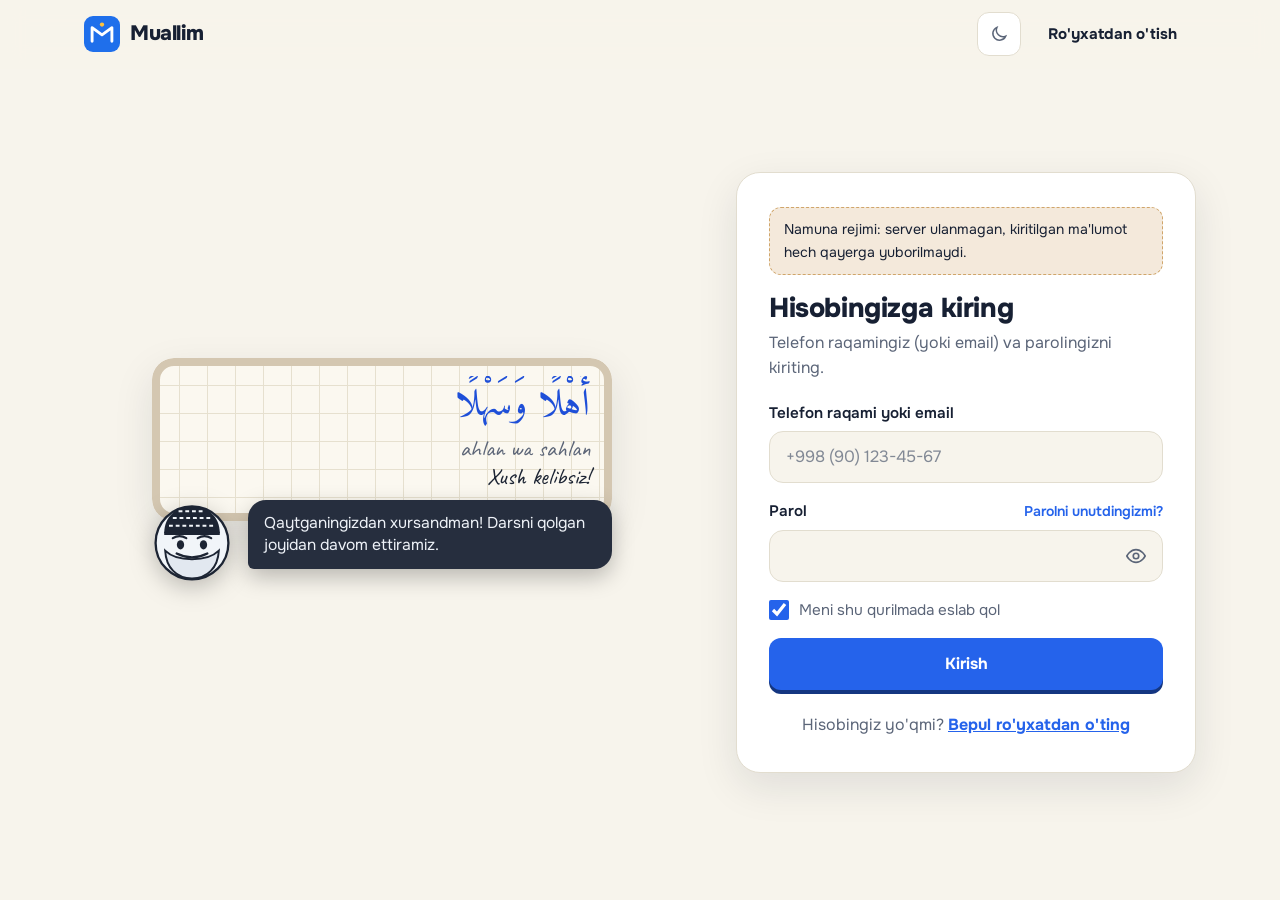
==== login.html @ 047304b8 "Login'dan oldingi qismni to'liq ishlab chiqish: kirish, ro'yxat, tiklash - login.html: telefon (+998" ====
<!doctype html>
<html lang="uz">
<head>
  <meta charset="utf-8">
  <meta name="viewport" content="width=device-width, initial-scale=1, viewport-fit=cover">
  <title>Kirish — Muallim</title>
  <meta name="description" content="Muallim hisobingizga kiring va arab tili darslarini davom ettiring.">
  <meta name="theme-color" content="#0b1324">
  <meta name="robots" content="noindex">
  <link rel="icon" href="assets/img/logo.svg" type="image/svg+xml">
  <link rel="apple-touch-icon" href="assets/img/apple-touch-icon.png">
  <link rel="manifest" href="site.webmanifest">
  <link rel="preconnect" href="https://fonts.googleapis.com">
  <link rel="preconnect" href="https://fonts.gstatic.com" crossorigin>
  <link rel="stylesheet" href="https://fonts.googleapis.com/css2?family=Amiri:wght@400;700&family=Caveat:wght@500;700&family=Onest:wght@400;500;600;700;800&display=swap">
  <link rel="stylesheet" href="assets/css/style.css">
  <script>
    document.documentElement.classList.add('js');
    try { var t = localStorage.getItem('muallim-theme'); if (t === 'light' || t === 'dark') document.documentElement.setAttribute('data-theme', t); } catch (e) {}
  </script>
  <script src="assets/js/main.js" defer></script>
  <script src="assets/js/auth.js" defer></script>
</head>
<body class="auth-page">
  <a class="skip-link" href="#main">Asosiy mazmunga o'tish</a>

  <header class="site-header">
    <div class="container header-inner">
      <a class="brand" href="index.html" aria-label="Muallim — bosh sahifa">
        <img src="assets/img/logo.svg" alt="" width="36" height="36">
        <span>Muallim</span>
      </a>
      <div class="nav-actions">
        <button class="theme-toggle" type="button" aria-label="Yorug' yoki tungi rejim">
          <svg class="icon-sun" viewBox="0 0 24 24" aria-hidden="true"><circle cx="12" cy="12" r="4.5"/><path d="M12 2v2.5M12 19.5V22M2 12h2.5M19.5 12H22M4.9 4.9l1.8 1.8M17.3 17.3l1.8 1.8M4.9 19.1l1.8-1.8M17.3 6.7l1.8-1.8"/></svg>
          <svg class="icon-moon" viewBox="0 0 24 24" aria-hidden="true"><path d="M20 14.5A8 8 0 0 1 9.5 4a8 8 0 1 0 10.5 10.5Z"/></svg>
        </button>
        <a class="btn btn-ghost" href="register.html">Ro'yxatdan o'tish</a>
      </div>
    </div>
  </header>

  <main class="auth-main container" id="main">
    <aside class="auth-side" aria-hidden="true">
      <div class="board board-mini">
        <p class="board-ar" lang="ar" dir="rtl">أَهْلًا وَسَهْلًا</p>
        <p class="board-tl">ahlan wa sahlan</p>
        <p class="board-uz">Xush kelibsiz!</p>
      </div>
      <div class="ustoz-row">
        <svg class="ustoz" viewBox="0 0 96 96"><g class="ustoz-head">
          <circle cx="48" cy="50" r="38" fill="#f1f5f9" stroke="#1c2433" stroke-width="2.4"/>
          <path d="M19 40c0-18 13-28 29-28s29 10 29 28z" fill="#1c2433"/>
          <path d="M24 32h48M28 24h40M34 17h28" stroke="#f1f5f9" stroke-width="2" stroke-dasharray="4 3"/>
          <path d="M19 40h58" stroke="#1c2433" stroke-width="3.5"/>
          <g class="ustoz-eyes"><ellipse cx="36" cy="52" rx="3.8" ry="4.8" fill="#1c2433"/><ellipse cx="60" cy="52" rx="3.8" ry="4.8" fill="#1c2433"/></g>
          <path d="M28 45q7-4 14 0M54 45q7-4 14 0" stroke="#1c2433" stroke-width="2.4" fill="none" stroke-linecap="round"/>
          <path d="M20 58c1 18 12 29 28 29s27-11 28-29c-6 6-16 9-28 9s-22-3-28-9z" fill="#e2e8f0" stroke="#1c2433" stroke-width="2"/>
          <path d="M32 61q16 8 32 0" stroke="#1c2433" stroke-width="2.4" fill="none" stroke-linecap="round"/>
        </g></svg>
        <p class="bubble" id="auth-bubble" aria-live="polite">Qaytganingizdan xursandman! Darsni qolgan joyidan davom ettiramiz.</p>
      </div>
    </aside>

    <section class="auth-card" aria-labelledby="login-title">
      <p class="demo-banner" hidden>Namuna rejimi: server ulanmagan, kiritilgan ma'lumot hech qayerga yuborilmaydi.</p>
      <h1 id="login-title">Hisobingizga kiring</h1>
      <p class="auth-lead">Telefon raqamingiz (yoki email) va parolingizni kiriting.</p>

      <form id="login-form" novalidate>
        <div class="field">
          <label for="login-id">Telefon raqami yoki email</label>
          <input id="login-id" name="login" type="text" data-login autocomplete="username" inputmode="tel"
                 placeholder="+998 (90) 123-45-67" aria-describedby="login-id-err" required>
          <p class="field-error" id="login-id-err"></p>
        </div>

        <div class="field">
          <div class="label-row">
            <label for="login-pw">Parol</label>
            <a class="small-link" href="parol-tiklash.html">Parolni unutdingizmi?</a>
          </div>
          <div class="pw-wrap">
            <input id="login-pw" name="password" type="password" autocomplete="current-password" aria-describedby="login-pw-err" required>
            <button class="pw-toggle" type="button" aria-pressed="false" aria-label="Parolni ko'rsatish">
              <svg class="eye-on" viewBox="0 0 24 24" aria-hidden="true"><path d="M2 12s3.6-7 10-7 10 7 10 7-3.6 7-10 7S2 12 2 12z"/><circle cx="12" cy="12" r="3"/></svg>
              <svg class="eye-off" viewBox="0 0 24 24" aria-hidden="true"><path d="M3 3l18 18M10.6 5.1A10 10 0 0 1 12 5c6.4 0 10 7 10 7a17 17 0 0 1-3.2 4.1M6.5 6.6C3.7 8.4 2 12 2 12s3.6 7 10 7a9.6 9.6 0 0 0 4.6-1.2M9.9 9.9a3 3 0 0 0 4.2 4.2"/></svg>
            </button>
          </div>
          <p class="field-error" id="login-pw-err"></p>
        </div>

        <label class="check">
          <input id="login-remember" type="checkbox" checked>
          <span>Meni shu qurilmada eslab qol</span>
        </label>

        <p class="form-msg" role="alert"></p>
        <button class="btn btn-primary btn-lg btn-block" type="submit">Kirish</button>
      </form>

      <p class="auth-switch">Hisobingiz yo'qmi? <a href="register.html">Bepul ro'yxatdan o'ting</a></p>
    </section>
  </main>
</body>
</html>
---- assets/css/style.css ----
/* ==========================================================
   Muallim — kirish (landing) sahifasi
   Ilovaning o'zi kabi qorong'i ko'k asos; doska — qog'oz rangida,
   arabcha yozuv — bo'r ko'kida, urg'u — tilla rang (doppi naqshi).
   ========================================================== */

:root {
  --bg: #0b1324;
  --bg-2: #0f1b31;
  --surface: #13213a;
  --surface-2: #182a48;
  --line: #22324f;
  --text: #e6ecf7;
  --muted: #9aa8bf;
  --primary: #3b82f6;
  --primary-hover: #60a5fa;
  --primary-soft: #172c52;
  --gold: #f2b84b;
  --paper: #fbf8f0;
  --paper-grid: #e6e0cf;
  --chalk: #1e4fd8;
  --ink: #1c2433;
  --ink-soft: #5c6577;
  --bubble: #262e3e;
  --bubble-text: #eef2f8;
  --shadow: 0 14px 40px rgba(0, 0, 0, .35);
  --radius: 18px;
  --radius-sm: 12px;
  --header-h: 68px;
  --font: "Onest", system-ui, -apple-system, "Segoe UI", Roboto, sans-serif;
  --font-ar: "Amiri", "Noto Naskh Arabic", "Geeza Pro", "Traditional Arabic", serif;
  --font-hand: "Caveat", "Segoe Print", "Comic Sans MS", cursive;
  color-scheme: dark;
}

@media (prefers-color-scheme: light) {
  :root:not([data-theme="dark"]) {
    --bg: #f7f4ec;
    --bg-2: #efe9db;
    --surface: #ffffff;
    --surface-2: #f6f3ea;
    --line: #e2ddcf;
    --text: #172033;
    --muted: #5b6578;
    --primary: #2563eb;
    --primary-hover: #1d4ed8;
    --primary-soft: #e6edff;
    --gold: #b7791f;
    --shadow: 0 14px 40px rgba(23, 32, 51, .10);
    color-scheme: light;
  }
}
:root[data-theme="light"] {
  --bg: #f7f4ec;
  --bg-2: #efe9db;
  --surface: #ffffff;
  --surface-2: #f6f3ea;
  --line: #e2ddcf;
  --text: #172033;
  --muted: #5b6578;
  --primary: #2563eb;
  --primary-hover: #1d4ed8;
  --primary-soft: #e6edff;
  --gold: #b7791f;
  --shadow: 0 14px 40px rgba(23, 32, 51, .10);
  color-scheme: light;
}

/* ---------- Asosiy ---------- */
*, *::before, *::after { box-sizing: border-box; }
/* hidden atributi har doim ustun: display beradigan qoidalar uni bekor qilmasin */
[hidden] { display: none !important; }
html { scroll-behavior: smooth; scroll-padding-top: calc(var(--header-h) + 12px); -webkit-text-size-adjust: 100%; }
body {
  margin: 0;
  font-family: var(--font);
  font-size: 1rem;
  line-height: 1.6;
  color: var(--text);
  background: var(--bg);
  -webkit-font-smoothing: antialiased;
}
img, svg { display: block; max-width: 100%; }
h1, h2, h3 { line-height: 1.15; margin: 0 0 .5em; letter-spacing: -.015em; text-wrap: balance; }
p { margin: 0 0 1em; }
a { color: var(--primary); }
ul, ol { margin: 0; padding: 0; list-style: none; }
button { font: inherit; color: inherit; }
:focus-visible { outline: 3px solid var(--primary); outline-offset: 3px; border-radius: 6px; }
[lang="ar"] { font-family: var(--font-ar); }

.container { width: 100%; max-width: 1160px; margin: 0 auto; padding: 0 16px; }
@media (min-width: 640px) { .container { padding: 0 24px; } }
.container.narrow { max-width: 820px; }

.visually-hidden { position: absolute !important; width: 1px; height: 1px; padding: 0; margin: -1px; overflow: hidden; clip: rect(0 0 0 0); white-space: nowrap; border: 0; }
.skip-link { position: absolute; left: 16px; top: -100px; z-index: 100; padding: 10px 16px; background: var(--primary); color: #fff; border-radius: var(--radius-sm); font-weight: 600; text-decoration: none; }
.skip-link:focus { top: 12px; }

/* ---------- Tugmalar ---------- */
.btn {
  display: inline-flex; align-items: center; justify-content: center; gap: 8px;
  min-height: 44px; padding: 0 18px;
  border: 1.5px solid transparent; border-radius: var(--radius-sm);
  font: inherit; font-weight: 700; font-size: .95rem;
  text-decoration: none; white-space: nowrap; cursor: pointer;
  transition: background-color .15s, border-color .15s, color .15s, transform .15s, box-shadow .2s;
}
.btn:active { transform: translateY(1px); }
.btn-lg { min-height: 52px; padding: 0 24px; font-size: 1rem; }
.btn-primary { background: var(--primary); color: #fff; box-shadow: 0 4px 0 color-mix(in srgb, var(--primary) 55%, #000); }
.btn-primary:hover { background: var(--primary-hover); }
.btn-primary:active { box-shadow: 0 2px 0 color-mix(in srgb, var(--primary) 55%, #000); transform: translateY(2px); }
.btn-outline { border-color: var(--line); color: var(--text); background: var(--surface); }
.btn-outline:hover { border-color: var(--primary); color: var(--primary); }
.btn-ghost { color: var(--text); background: transparent; }
.btn-ghost:hover { background: var(--primary-soft); }
.btn-light { background: #fff; color: #0f1d33; }
.btn-light:hover { background: #eaf1ff; }
.btn-on-dark { border-color: rgba(255, 255, 255, .45); color: #fff; background: transparent; }
.btn-on-dark:hover { border-color: #fff; background: rgba(255, 255, 255, .08); }

/* ---------- Header ---------- */
.site-header {
  position: sticky; top: env(safe-area-inset-top, 0px); z-index: 50;
  background: color-mix(in srgb, var(--bg) 86%, transparent);
  backdrop-filter: saturate(160%) blur(12px);
  -webkit-backdrop-filter: saturate(160%) blur(12px);
  border-bottom: 1px solid transparent;
  transition: border-color .2s, box-shadow .2s;
}
.site-header.is-scrolled { border-bottom-color: var(--line); box-shadow: 0 6px 20px rgba(0, 0, 0, .12); }
.header-inner { display: flex; align-items: center; justify-content: space-between; gap: 16px; height: var(--header-h); }
.brand { display: inline-flex; align-items: center; gap: 10px; font-size: 1.3rem; font-weight: 800; color: var(--text); text-decoration: none; letter-spacing: -.02em; }
.site-nav { display: flex; align-items: center; gap: 24px; }
.nav-links { display: flex; gap: 2px; }
.nav-links a { display: block; padding: 8px 12px; border-radius: 8px; color: var(--muted); font-weight: 500; text-decoration: none; transition: color .15s, background-color .15s; }
.nav-links a:hover { color: var(--text); background: var(--surface); }
.nav-actions { display: flex; align-items: center; gap: 8px; }

.theme-toggle {
  display: inline-grid; place-items: center; width: 44px; height: 44px;
  border: 1.5px solid var(--line); border-radius: var(--radius-sm);
  background: var(--surface); color: var(--muted); cursor: pointer;
}
.theme-toggle:hover { color: var(--primary); border-color: var(--primary); }
.theme-toggle svg { width: 20px; height: 20px; fill: none; stroke: currentColor; stroke-width: 1.8; stroke-linecap: round; }
/* Qorong'i rejimda — quyosh (yorug'ga o'tish), yorug' rejimda — oy */
.theme-toggle .icon-moon { display: none; }
:root[data-theme="light"] .theme-toggle .icon-sun { display: none; }
:root[data-theme="light"] .theme-toggle .icon-moon { display: block; }
@media (prefers-color-scheme: light) {
  :root:not([data-theme="dark"]) .theme-toggle .icon-sun { display: none; }
  :root:not([data-theme="dark"]) .theme-toggle .icon-moon { display: block; }
}

.nav-toggle { display: none; width: 44px; height: 44px; border: 1.5px solid var(--line); border-radius: var(--radius-sm); background: var(--surface); cursor: pointer; position: relative; }
.nav-toggle-bar, .nav-toggle-bar::before, .nav-toggle-bar::after {
  position: absolute; left: 50%; width: 20px; height: 2px; margin-left: -10px;
  background: var(--text); border-radius: 2px; transition: transform .2s, opacity .2s;
}
.nav-toggle-bar { top: 50%; margin-top: -1px; }
.nav-toggle-bar::before, .nav-toggle-bar::after { content: ""; left: 0; margin-left: 0; }
.nav-toggle-bar::before { top: -6px; }
.nav-toggle-bar::after { top: 6px; }
.nav-toggle[aria-expanded="true"] .nav-toggle-bar { background: transparent; }
.nav-toggle[aria-expanded="true"] .nav-toggle-bar::before { transform: translateY(6px) rotate(45deg); }
.nav-toggle[aria-expanded="true"] .nav-toggle-bar::after { transform: translateY(-6px) rotate(-45deg); }

@media (max-width: 960px) {
  .nav-toggle { display: inline-block; }
  .site-nav {
    position: fixed; inset: calc(var(--header-h) + env(safe-area-inset-top, 0px)) 0 auto 0;
    flex-direction: column; align-items: stretch; gap: 16px;
    padding: 16px; background: var(--bg); border-bottom: 1px solid var(--line); box-shadow: var(--shadow);
    max-height: calc(100dvh - var(--header-h)); overflow-y: auto;
    visibility: hidden; opacity: 0; transform: translateY(-8px);
    transition: opacity .2s, transform .2s, visibility 0s linear .2s;
  }
  .site-nav.is-open { visibility: visible; opacity: 1; transform: none; transition: opacity .2s, transform .2s; }
  .nav-links { flex-direction: column; }
  .nav-links a { padding: 12px; font-size: 1.05rem; }
  .nav-actions { flex-wrap: wrap; }
  .nav-actions .btn { flex: 1 1 140px; min-height: 48px; }
  .nav-actions .btn-ghost { border-color: var(--line); }
}
html:not(.js) .nav-toggle { display: none; }
@media (max-width: 960px) {
  html:not(.js) .site-nav { position: static; visibility: visible; opacity: 1; transform: none; box-shadow: none; border: 0; padding: 0 0 16px; }
  html:not(.js) .header-inner { flex-wrap: wrap; height: auto; padding-top: 12px; }
}

/* ---------- Hero ---------- */
.hero {
  position: relative; overflow: hidden;
  padding: 40px 0 64px;
  background:
    radial-gradient(700px 380px at 85% 0%, color-mix(in srgb, var(--primary) 22%, transparent), transparent 70%),
    radial-gradient(520px 300px at 0% 100%, color-mix(in srgb, var(--gold) 14%, transparent), transparent 70%);
}
@media (min-width: 960px) { .hero { padding: 72px 0 96px; } }
.hero-inner { position: relative; display: grid; gap: 40px; align-items: center; }
@media (min-width: 960px) { .hero-inner { grid-template-columns: 1fr 1.05fr; gap: 56px; } }

.eyebrow {
  display: inline-block; margin-bottom: 14px; padding: 5px 12px;
  border-radius: 999px; background: var(--primary-soft); color: var(--primary);
  font-size: .82rem; font-weight: 700; letter-spacing: .03em;
}
.hero h1 { font-size: clamp(2.1rem, 1.3rem + 3.4vw, 3.6rem); font-weight: 800; letter-spacing: -.03em; margin-bottom: 18px; }
.hero h1 .hl { position: relative; color: var(--gold); white-space: nowrap; }
.hero h1 .hl::after {
  content: ""; position: absolute; left: 0; right: 0; bottom: -.08em; height: .14em;
  border-radius: 99px; background: currentColor; opacity: .35;
  transform-origin: left; animation: underline 1s .6s cubic-bezier(.2, .8, .2, 1) both;
}
@keyframes underline { from { transform: scaleX(0); } }
.lead { font-size: clamp(1.05rem, 1rem + .3vw, 1.2rem); color: var(--muted); max-width: 34rem; margin-bottom: 26px; }
.hero-actions { display: flex; flex-wrap: wrap; gap: 12px; margin-bottom: 16px; }
@media (max-width: 480px) { .hero-actions .btn { flex: 1 1 100%; } }
.hero-login { color: var(--muted); font-size: .95rem; margin: 0; }
.hero-login a { font-weight: 700; }

/* Kirish animatsiyasi: matn bloklari ketma-ket chiqadi */
.hero-text > * { animation: rise .7s cubic-bezier(.2, .8, .2, 1) both; }
.hero-text > :nth-child(2) { animation-delay: .08s; }
.hero-text > :nth-child(3) { animation-delay: .16s; }
.hero-text > :nth-child(4) { animation-delay: .24s; }
.hero-text > :nth-child(5) { animation-delay: .32s; }
@keyframes rise { from { opacity: 0; transform: translateY(14px); } }

/* Suzuvchi arab harflari (fon) */
.letters { position: absolute; inset: 0; pointer-events: none; }
.letters span {
  position: absolute; left: var(--x); bottom: -60px;
  font-family: var(--font-ar); font-size: 2.4rem; color: var(--text); opacity: 0;
  animation: float var(--s) linear var(--d) infinite;
}
@keyframes float {
  0% { transform: translateY(0) rotate(-8deg); opacity: 0; }
  10% { opacity: .09; }
  90% { opacity: .09; }
  100% { transform: translateY(-720px) rotate(8deg); opacity: 0; }
}

/* Sahna: doska + ustoz */
.hero-stage { position: relative; max-width: 540px; width: 100%; margin: 0 auto; animation: rise .8s .2s cubic-bezier(.2, .8, .2, 1) both; }
.board {
  position: relative;
  padding: 22px 22px 26px;
  border-radius: 22px;
  background-color: var(--paper);
  background-image: linear-gradient(var(--paper-grid) 1px, transparent 1px), linear-gradient(90deg, var(--paper-grid) 1px, transparent 1px);
  background-size: 28px 28px;
  background-position: -1px -1px;
  color: var(--ink);
  box-shadow: var(--shadow), inset 0 0 0 8px color-mix(in srgb, #8b6b3d 35%, var(--paper));
}
.board-label { margin: 0 0 6px; font-family: var(--font-hand); font-size: 1.3rem; font-weight: 700; color: var(--ink-soft); }
.board-row + .board-row { margin-top: 10px; }
.board-ar { margin: 0; font-size: 2.6rem; line-height: 1.55; color: var(--chalk); text-align: right; }
.board-tl, .board-uz { margin: 0; font-family: var(--font-hand); font-size: 1.45rem; line-height: 1.2; text-align: right; }
.board-tl { color: var(--ink-soft); }
.board-uz { color: var(--ink); }

/* Doskaga «yozish»: arabcha o'ngdan chapga, keyin o'qilishi va tarjimasi */
.board-row .board-ar { animation: write-rtl 1.3s steps(14, end) both; }
.board-row .board-tl, .board-row .board-uz { animation: fade-in .6s both; }
.r1 .board-ar { animation-delay: .5s; }
.r1 .board-tl { animation-delay: 1.8s; }
.r1 .board-uz { animation-delay: 2.1s; }
.r2 .board-ar { animation-delay: 2.7s; }
.r2 .board-tl { animation-delay: 4s; }
.r2 .board-uz { animation-delay: 4.3s; }
@keyframes write-rtl { from { clip-path: inset(0 0 0 100%); } to { clip-path: inset(0 0 0 0); } }
@keyframes fade-in { from { opacity: 0; transform: translateY(4px); } }

.chalk-line { width: 60%; height: 16px; margin: 8px 0 0 auto; }
.chalk-line path { fill: none; stroke: var(--chalk); stroke-width: 3; stroke-linecap: round; opacity: .6; stroke-dasharray: 320; stroke-dashoffset: 320; animation: draw 1s 4.8s ease-out forwards; }
@keyframes draw { to { stroke-dashoffset: 0; } }

.hw {
  all: unset; cursor: pointer; border-radius: 6px; padding: 0 2px;
  border-bottom: 2px dotted color-mix(in srgb, var(--chalk) 40%, transparent);
  -webkit-tap-highlight-color: transparent; touch-action: manipulation;
  transition: background-color .15s;
}
.hw:hover, .hw.is-on { background: color-mix(in srgb, var(--chalk) 12%, transparent); }
.hw:focus-visible { outline: 3px solid var(--primary); outline-offset: 2px; }

.ustoz-row { display: flex; align-items: flex-end; gap: 10px; margin: -26px 0 0 -6px; position: relative; }
.ustoz { width: 92px; height: 92px; flex: none; filter: drop-shadow(0 6px 12px rgba(0, 0, 0, .25)); animation: pop .6s 1s cubic-bezier(.3, 1.6, .5, 1) both; }
.ustoz-head { transform-origin: 50% 90%; transform-box: fill-box; animation: nod 5s 2s ease-in-out infinite; }
.ustoz-eyes { transform-origin: 50% 50%; transform-box: fill-box; animation: blink 4.5s 2.5s infinite; }
.ustoz.is-talking .ustoz-mouth { transform-origin: 50% 40%; transform-box: fill-box; animation: talk .26s ease-in-out infinite alternate; }
@keyframes pop { from { transform: scale(.4) translateY(20px); opacity: 0; } }
@keyframes nod { 0%, 100% { transform: rotate(0); } 45% { transform: rotate(-4deg); } 55% { transform: rotate(3deg); } }
@keyframes blink { 0%, 92%, 100% { transform: scaleY(1); } 95% { transform: scaleY(.1); } }
@keyframes talk { from { transform: scaleY(.35); } to { transform: scaleY(1.2); } }

.bubble {
  position: relative; flex: 1; min-width: 0; margin: 0 0 18px;
  padding: 12px 16px; border-radius: 18px 18px 18px 6px;
  background: var(--bubble); color: var(--bubble-text);
  font-size: .98rem; line-height: 1.45;
  box-shadow: 0 8px 22px rgba(0, 0, 0, .25);
  animation: pop .5s 1.3s cubic-bezier(.3, 1.4, .5, 1) both;
  transform-origin: 0 100%;
}
.bubble .ar { font-family: var(--font-ar); font-size: 1.3em; color: #fcd34d; }

/* ---------- Bo'limlar ---------- */
.section { padding: 72px 0; }
@media (min-width: 960px) { .section { padding: 100px 0; } }
.section-alt { background: var(--bg-2); }
.section-head { max-width: 640px; margin: 0 auto 40px; text-align: center; }
.section-head h2 { font-size: clamp(1.7rem, 1.2rem + 1.8vw, 2.5rem); font-weight: 800; }
.section-head p:last-child { color: var(--muted); margin: 0; }

/* Aylantirganda paydo bo'lish — JS bo'lmasa ham hammasi ko'rinadi */
.js .reveal.will-reveal { opacity: 0; transform: translateY(22px); }
.js .reveal.will-reveal.in { opacity: 1; transform: none; transition: opacity .7s cubic-bezier(.2, .8, .2, 1), transform .7s cubic-bezier(.2, .8, .2, 1); transition-delay: var(--delay, 0s); }

/* ---------- Sinab ko'ring: o'qish matni ---------- */
.reader {
  position: relative; max-width: 760px; margin: 0 auto;
  padding: 24px 20px;
  background: #0f1b31; color: #e3eaf6;
  border: 1px solid #22324f; border-radius: 24px;
  box-shadow: var(--shadow);
}
@media (min-width: 640px) { .reader { padding: 30px 32px; } }
.reader-head { display: flex; align-items: center; justify-content: space-between; gap: 12px; margin-bottom: 8px; }
.reader-label { color: #8796b0; font-size: .8rem; font-weight: 700; letter-spacing: .1em; text-transform: uppercase; }
.harakat {
  display: inline-flex; align-items: center; gap: 8px; min-height: 42px; padding: 0 14px;
  border: 1px solid #23415a; border-radius: 12px; background: #11283a; color: #5eead4; font-weight: 600; cursor: pointer;
}
.harakat svg { width: 20px; height: 20px; fill: none; stroke: currentColor; stroke-width: 1.8; }
.harakat[aria-pressed="false"] { color: #8796b0; background: transparent; border-color: #22324f; }
.reader-text { margin: 0; font-family: var(--font-ar); font-size: clamp(1.7rem, 1.4rem + 1.2vw, 2.2rem); line-height: 2.3; }
.nw { white-space: nowrap; }
.w {
  all: unset; cursor: pointer; padding: 0 2px; border-radius: 6px;
  border-bottom: 2px dotted rgba(45, 212, 191, .55);
  -webkit-tap-highlight-color: transparent; touch-action: manipulation;
  transition: background-color .15s;
}
.w:hover { background: rgba(45, 212, 191, .12); }
.w.is-active { background: rgba(45, 212, 191, .24); }
.w:focus-visible { outline: 2px solid #2dd4bf; outline-offset: 2px; }
.reader-tr { margin-top: 18px; padding-top: 16px; border-top: 1px solid #22324f; }
.reader-tr p { margin: 6px 0 0; color: #c7d2e3; }

.pop {
  position: absolute; z-index: 20; width: min(330px, calc(100% - 24px));
  padding: 14px 16px 16px; border-radius: 16px;
  background: #f8fafc; color: #0f172a; box-shadow: 0 16px 40px rgba(0, 0, 0, .45);
  line-height: 1.45; animation: pop-in .18s ease-out;
}
@keyframes pop-in { from { opacity: 0; transform: translateY(-4px) scale(.98); } }
.pop-head { display: flex; align-items: center; gap: 12px; }
.pop-play { flex: none; width: 44px; height: 44px; display: grid; place-items: center; border: 0; border-radius: 50%; background: #0f766e; color: #fff; cursor: pointer; }
.pop-play svg { width: 20px; height: 20px; fill: currentColor; }
.pop-play.is-playing { animation: ring 1s ease-in-out infinite; }
@keyframes ring { 50% { box-shadow: 0 0 0 8px rgba(15, 118, 110, .18); } }
.pop-word { flex: 1; text-align: right; font-family: var(--font-ar); font-size: 1.7rem; font-weight: 700; }
.pop-close { flex: none; width: 36px; height: 36px; border: 0; border-radius: 50%; background: #e2e8f0; color: #334155; font-size: 1.2rem; cursor: pointer; }
.pop-tl { margin: 6px 0 0; color: #0f766e; font-weight: 600; }
.pop-tl::before { content: "Talaffuzi: "; color: #64748b; font-weight: 400; }
.pop-uz { margin: 2px 0 0; font-size: 1.15rem; font-weight: 700; }
.pop-note { margin: 10px 0 0; padding-top: 10px; border-top: 1px solid #e2e8f0; color: #334155; font-size: .93rem; }
.pop-note .ar { font-family: var(--font-ar); font-size: 1.2em; }

/* ---------- Imkoniyatlar ---------- */
.feature-grid { display: grid; gap: 18px; }
@media (min-width: 640px) { .feature-grid { grid-template-columns: repeat(2, 1fr); } }
@media (min-width: 960px) { .feature-grid { grid-template-columns: repeat(3, 1fr); } }
.feature {
  padding: 26px; background: var(--surface); border: 1px solid var(--line); border-radius: var(--radius);
  transition: transform .25s, box-shadow .25s, border-color .25s;
}
.feature:hover { transform: translateY(-4px); box-shadow: var(--shadow); border-color: color-mix(in srgb, var(--primary) 40%, var(--line)); }
.feature h3 { font-size: 1.15rem; margin-top: 16px; }
.feature p { color: var(--muted); margin: 0; }
.feature-icon {
  display: inline-grid; place-items: center; width: 50px; height: 50px; border-radius: 14px;
  background: var(--primary-soft); color: var(--primary);
  transition: transform .3s cubic-bezier(.3, 1.6, .5, 1);
}
.feature:hover .feature-icon { transform: rotate(-8deg) scale(1.08); }
.feature-icon svg { width: 25px; height: 25px; fill: none; stroke: currentColor; stroke-width: 1.8; stroke-linecap: round; stroke-linejoin: round; }

/* ---------- Qanday o'rganamiz ---------- */
.path { position: relative; display: grid; gap: 18px; max-width: 760px; margin: 0 auto; }
.path::before {
  content: ""; position: absolute; left: 23px; top: 24px; bottom: 24px; width: 2px;
  background: linear-gradient(var(--primary), var(--gold));
  transform-origin: top; transform: scaleY(var(--line-progress, 1));
}
.path-step {
  position: relative; display: grid; grid-template-columns: 48px minmax(0, 1fr); gap: 16px; align-items: start;
  padding: 20px; background: var(--surface); border: 1px solid var(--line); border-radius: var(--radius);
}
.path-num {
  position: relative; z-index: 1; display: grid; place-items: center; width: 48px; height: 48px; margin-left: -20px;
  border-radius: 50%; background: var(--primary); color: #fff; font-weight: 800; font-size: 1.15rem;
  box-shadow: 0 0 0 6px var(--bg-2);
}
.path-step h3 { font-size: 1.15rem; margin-bottom: 4px; }
.path-step p { color: var(--muted); margin: 0; }
.path-step .path-ar { margin-top: 10px; font-size: 1.8rem; color: var(--primary); line-height: 1.5; text-align: start; }
.path-step .path-tl, .path-step .path-uz, .path-step .path-q { margin-top: 10px; font-family: var(--font-hand); font-size: 1.45rem; color: var(--gold); }
.path-step .path-q [lang="ar"] { font-size: .9em; }
@media (min-width: 640px) { .path-num { margin-left: -21px; } }

/* ---------- Kimlar uchun ---------- */
.audience-grid { display: grid; gap: 18px; }
@media (min-width: 760px) { .audience-grid { grid-template-columns: repeat(3, 1fr); } }
.audience {
  padding: 26px; border-radius: var(--radius); border: 1px solid var(--line);
  background: linear-gradient(160deg, var(--primary-soft), var(--surface) 70%);
}
.audience h3 { font-size: 1.2rem; }
.audience p { color: var(--muted); margin: 0; }

/* ---------- Savollar ---------- */
.faq { display: grid; gap: 12px; }
.faq details { background: var(--surface); border: 1px solid var(--line); border-radius: var(--radius-sm); transition: border-color .15s; }
.faq details[open] { border-color: color-mix(in srgb, var(--primary) 45%, var(--line)); }
.faq summary { display: flex; justify-content: space-between; align-items: center; gap: 16px; padding: 18px 20px; font-weight: 600; cursor: pointer; list-style: none; }
.faq summary::-webkit-details-marker { display: none; }
.faq summary::after { content: "+"; flex: none; font-size: 1.4rem; line-height: 1; color: var(--primary); transition: transform .2s; }
.faq details[open] summary::after { transform: rotate(45deg); }
.faq details p { padding: 0 20px 18px; margin: 0; color: var(--muted); }
.faq details[open] p { animation: fade-in .3s ease-out; }

/* ---------- CTA ---------- */
.cta { padding: 0 0 72px; background: var(--bg-2); }
.cta-inner {
  display: flex; flex-wrap: wrap; align-items: center; gap: 20px 28px;
  padding: 32px 24px; border-radius: 24px;
  background: linear-gradient(135deg, #1e4fd8, #0f2a6b); color: #fff;
  width: calc(100% - 32px);
}
@media (min-width: 640px) { .cta-inner { padding: 44px 48px; width: calc(100% - 48px); } }
.cta-ustoz { width: 84px; height: 84px; flex: none; animation: nod 5s ease-in-out infinite; }
.cta-text { flex: 1 1 260px; min-width: 0; }
.cta h2 { font-size: clamp(1.5rem, 1.2rem + 1.2vw, 2.2rem); margin-bottom: 6px; }
.cta-ar { margin: 0; color: #fcd34d; font-family: var(--font-hand); font-size: 1.4rem; }
.cta-ar [lang="ar"] { font-size: 1.15em; }
.cta-actions { display: flex; flex-wrap: wrap; gap: 12px; }
@media (max-width: 480px) { .cta-actions, .cta-actions .btn { flex: 1 1 100%; } }

/* ---------- Footer ---------- */
.site-footer { background: #08101d; color: #c4cfdf; padding-top: 56px; }
.site-footer .brand { color: #fff; }
.footer-inner { display: grid; gap: 32px; grid-template-columns: repeat(auto-fit, minmax(180px, 1fr)); padding-bottom: 40px; }
.footer-brand p, .footer-help { margin: 12px 0 0; font-size: .93rem; }
.footer-help { margin-top: 0; }
.footer-title { font-size: .85rem; text-transform: uppercase; letter-spacing: .08em; color: #fff; margin-bottom: 14px; }
.footer-nav ul { display: grid; gap: 8px; }
.footer-nav a { color: #c4cfdf; text-decoration: none; font-size: .95rem; }
.footer-nav a:hover { color: #fff; text-decoration: underline; }
.footer-bottom { border-top: 1px solid rgba(255, 255, 255, .1); padding-top: 20px; padding-bottom: 24px; }
.footer-bottom p { margin: 0; font-size: .88rem; color: #8d9bb2; }

/* ---------- Kino-dars namoyishi ---------- */
.kino-inner { display: grid; gap: 36px; align-items: center; }
@media (min-width: 960px) { .kino-inner { grid-template-columns: .9fr 1.1fr; gap: 56px; } }
.kino-text h2 { font-size: clamp(1.7rem, 1.2rem + 1.8vw, 2.5rem); font-weight: 800; }
.kino-text > p { color: var(--muted); }
.ticks { display: grid; gap: 10px; }
.ticks li { display: flex; gap: 10px; align-items: flex-start; }
.ticks li::before {
  content: ""; flex: none; width: 22px; height: 22px; margin-top: 2px; border-radius: 50%;
  background: var(--primary-soft) url("data:image/svg+xml,%3Csvg xmlns='http://www.w3.org/2000/svg' viewBox='0 0 24 24' fill='none' stroke='%233b82f6' stroke-width='3' stroke-linecap='round' stroke-linejoin='round'%3E%3Cpath d='M6 12.5l4 4 8-9'/%3E%3C/svg%3E") center / 13px no-repeat;
}

.kino-screen {
  border-radius: 24px; overflow: hidden;
  background: var(--paper); color: var(--ink);
  box-shadow: var(--shadow), 0 0 0 1px var(--line);
}
.kino-board {
  min-height: 230px; padding: 20px 20px 10px;
  background-image: linear-gradient(var(--paper-grid) 1px, transparent 1px), linear-gradient(90deg, var(--paper-grid) 1px, transparent 1px);
  background-size: 26px 26px; background-position: -1px -1px;
}
.kino-topic { margin: 0; text-align: center; font-family: var(--font-hand); font-size: 1.3rem; color: var(--ink-soft); }
.kino-topic [lang="ar"] { color: var(--chalk); font-size: 1.25em; }
.kino-step { margin: 8px 0 10px; font-family: var(--font-hand); font-size: 1.45rem; font-weight: 700; }
.kino-lines { display: grid; gap: 6px; }
.kino-lines li { display: grid; grid-template-columns: minmax(0, 1fr) auto; gap: 0 12px; align-items: baseline; }
.kl-ar { grid-column: 1 / -1; justify-self: end; font-family: var(--font-ar); font-size: 1.9rem; line-height: 1.5; color: var(--chalk); }
.kl-tl { font-family: var(--font-hand); font-size: 1.2rem; color: var(--ink-soft); min-width: 0; }
.kl-uz { font-family: var(--font-hand); font-size: 1.25rem; text-align: end; }
.kino-screen.is-anim .kino-step { animation: fade-in .4s both; }
.kino-screen.is-anim .kino-lines li { animation: fade-in .5s both; animation-delay: calc(.25s + var(--k) * .45s); }
.kino-screen.is-anim .kl-ar { animation: write-rtl .9s steps(12, end) both; animation-delay: calc(.25s + var(--k) * .45s); }

.kino-tutor { display: flex; align-items: flex-end; gap: 10px; padding: 0 14px 12px; }
.ustoz.ustoz-sm { width: 64px; height: 64px; animation: none; }
.kino-sub {
  flex: 1; min-width: 0; margin: 0; padding: 10px 14px; border-radius: 16px 16px 16px 6px;
  background: var(--bubble); color: var(--bubble-text); font-size: .95rem; line-height: 1.5;
}
.kino-sub [lang="ar"] { font-family: var(--font-ar); font-size: 1.25em; color: #fcd34d; }
.kino-screen.is-anim .kino-sub { animation: fade-in .45s .15s both; }

.kino-bar { display: flex; align-items: center; gap: 12px; padding: 12px 14px; background: #fff; border-top: 1px solid #ebe6d8; }
.kino-play {
  flex: none; width: 48px; height: 48px; display: grid; place-items: center;
  border: 0; border-radius: 14px; background: #2563eb; color: #fff; cursor: pointer;
  box-shadow: 0 3px 0 #1e40af;
}
.kino-play svg { width: 22px; height: 22px; fill: currentColor; }
.kino-play .i-pause { display: none; }
.kino-play[aria-pressed="true"] .i-play { display: none; }
.kino-play[aria-pressed="true"] .i-pause { display: block; }
.kino-segs { flex: 1; display: flex; gap: 6px; min-width: 0; }
.kino-seg { flex: 1; height: 8px; padding: 0; border: 0; border-radius: 99px; background: #e3e6ee; cursor: pointer; position: relative; overflow: hidden; }
.kino-seg > i { position: absolute; inset: 0 auto 0 0; width: 0; background: #2563eb; border-radius: inherit; }
.kino-seg.done > i { width: 100%; }
.kino-screen.is-anim .kino-seg.now > i { animation: seg 6.5s linear forwards; }
@keyframes seg { to { width: 100%; } }
.kino-count { flex: none; color: #5c6577; font-size: .9rem; font-variant-numeric: tabular-nums; }

/* ==========================================================
   Kirish / ro'yxatdan o'tish / parolni tiklash
   ========================================================== */
.auth-page { min-height: 100vh; display: flex; flex-direction: column; }
.auth-page .site-header { position: static; }
.auth-main {
  flex: 1;
  display: grid; gap: 28px; align-content: start;
  padding-block: 24px 48px;
}
@media (min-width: 900px) {
  .auth-main { grid-template-columns: 1fr minmax(0, 460px); gap: 56px; align-items: center; align-content: center; padding-block: 40px 64px; }
}
.auth-side { display: grid; gap: 0; max-width: 460px; width: 100%; margin: 0 auto; }
.board-mini { padding: 18px 22px 30px; text-align: right; }
.board-mini .board-ar { font-size: 2.4rem; animation: write-rtl 1.2s .3s steps(12, end) both; }
.board-mini .board-tl { animation: fade-in .5s 1.4s both; }
.board-mini .board-uz { animation: fade-in .5s 1.7s both; }
@media (max-width: 899px) {
  /* Telefonda doska kichrayadi — forma birinchi ekranda ko'rinsin */
  .board-mini { padding: 12px 18px 26px; }
  .board-mini .board-ar { font-size: 1.8rem; }
  .board-mini .board-tl, .board-mini .board-uz { font-size: 1.15rem; }
  .auth-side .ustoz { width: 72px; height: 72px; }
}
.bubble.is-new { animation: pop .45s cubic-bezier(.3, 1.4, .5, 1) both; }

.auth-card {
  position: relative; overflow: hidden;
  width: 100%; max-width: 460px; margin: 0 auto;
  padding: 28px 22px;
  background: var(--surface); border: 1px solid var(--line); border-radius: 24px;
  box-shadow: var(--shadow);
  animation: rise .6s .1s cubic-bezier(.2, .8, .2, 1) both;
}
@media (min-width: 480px) { .auth-card { padding: 34px 32px; } }
.auth-card h1 { font-size: 1.7rem; font-weight: 800; margin-bottom: 6px; }
.auth-lead { color: var(--muted); margin-bottom: 20px; }
.auth-switch { margin: 22px 0 0; text-align: center; color: var(--muted); }
.auth-switch a { font-weight: 700; }
.demo-banner {
  margin: 0 0 18px; padding: 10px 14px; border-radius: 12px;
  background: color-mix(in srgb, var(--gold) 16%, transparent); color: var(--text);
  border: 1px dashed color-mix(in srgb, var(--gold) 60%, transparent);
  font-size: .88rem;
}
.demo-banner b { font-variant-numeric: tabular-nums; letter-spacing: .08em; }

form[data-step], .done[data-step] { display: grid; gap: 16px; }
form#login-form { display: grid; gap: 16px; }
[data-step].is-entering { animation: step-in .35s cubic-bezier(.2, .8, .2, 1) both; }
@keyframes step-in { from { opacity: 0; transform: translateX(18px); } }

.field { display: grid; gap: 6px; }
.field label, .label-row label, .choice legend { font-weight: 600; font-size: .95rem; }
.label-row { display: flex; justify-content: space-between; align-items: baseline; gap: 12px; }
.small-link { font-size: .88rem; font-weight: 600; text-decoration: none; }
.small-link:hover { text-decoration: underline; }
.field input[type="text"], .field input[type="tel"], .field input[type="password"], .field input[type="email"] {
  width: 100%; min-height: 52px; padding: 0 16px;
  border: 1.5px solid var(--line); border-radius: 14px;
  background: var(--bg); color: var(--text);
  font: inherit; font-size: 1.02rem;
  transition: border-color .15s, box-shadow .15s;
}
.field input::placeholder { color: color-mix(in srgb, var(--muted) 75%, transparent); }
.field input:focus { outline: none; border-color: var(--primary); box-shadow: 0 0 0 4px color-mix(in srgb, var(--primary) 22%, transparent); }
.field.has-error input:not([type="checkbox"]) { border-color: #ef4444; }
.field.has-error input:focus { box-shadow: 0 0 0 4px rgba(239, 68, 68, .2); }
.field.has-error { animation: shake .35s; }
@keyframes shake { 25% { transform: translateX(-5px); } 75% { transform: translateX(5px); } }
.field-error { margin: 0; color: #f87171; font-size: .88rem; }
.field-error:empty { display: none; }
:root[data-theme="light"] .field-error { color: #dc2626; }
@media (prefers-color-scheme: light) { :root:not([data-theme="dark"]) .field-error { color: #dc2626; } }
.field-hint { margin: 0; color: var(--muted); font-size: .86rem; }

.pw-wrap { position: relative; }
.pw-wrap input { padding-right: 52px !important; }
.pw-toggle {
  position: absolute; top: 50%; right: 6px; transform: translateY(-50%);
  width: 42px; height: 42px; display: grid; place-items: center;
  border: 0; border-radius: 10px; background: transparent; color: var(--muted); cursor: pointer;
}
.pw-toggle:hover { color: var(--text); }
.pw-toggle svg { width: 22px; height: 22px; fill: none; stroke: currentColor; stroke-width: 1.8; stroke-linecap: round; stroke-linejoin: round; }
.pw-toggle .eye-off { display: none; }
.pw-toggle[aria-pressed="true"] .eye-on { display: none; }
.pw-toggle[aria-pressed="true"] .eye-off { display: block; }

.meter { display: grid; grid-template-columns: repeat(4, 1fr); gap: 6px; align-items: center; }
.meter > span { height: 5px; border-radius: 99px; background: var(--line); transition: background-color .25s; }
.meter-label { grid-column: 1 / -1; margin: 2px 0 0; color: var(--muted); font-size: .84rem; }
.meter[data-level="0"] > span:nth-child(-n+1),
.meter[data-level="1"] > span:nth-child(-n+1) { background: #ef4444; }
.meter[data-level="2"] > span:nth-child(-n+2) { background: #f59e0b; }
.meter[data-level="3"] > span:nth-child(-n+3) { background: #22c55e; }
.meter[data-level="4"] > span:nth-child(-n+4) { background: #16a34a; }

.check { display: flex; gap: 10px; align-items: flex-start; cursor: pointer; color: var(--muted); font-size: .95rem; }
.check input { flex: none; width: 20px; height: 20px; margin: 2px 0 0; accent-color: var(--primary); }

.form-msg { margin: 0; padding: 0; font-size: .93rem; color: var(--muted); }
.form-msg:empty { display: none; }
.form-msg.is-error { padding: 10px 14px; border-radius: 12px; background: rgba(239, 68, 68, .12); color: #f87171; }
.form-msg.is-ok { padding: 10px 14px; border-radius: 12px; background: rgba(34, 197, 94, .12); color: #4ade80; }
:root[data-theme="light"] .form-msg.is-error { color: #b91c1c; }
:root[data-theme="light"] .form-msg.is-ok { color: #15803d; }
@media (prefers-color-scheme: light) {
  :root:not([data-theme="dark"]) .form-msg.is-error { color: #b91c1c; }
  :root:not([data-theme="dark"]) .form-msg.is-ok { color: #15803d; }
}

.btn-block { width: 100%; }
.btn.is-busy { cursor: progress; opacity: .85; }
.btn.is-busy::before {
  content: ""; width: 16px; height: 16px; border-radius: 50%;
  border: 2.5px solid currentColor; border-right-color: transparent; animation: spin .7s linear infinite;
}
@keyframes spin { to { transform: rotate(360deg); } }

.steps-dots { display: flex; gap: 8px; margin: 14px 0 22px; counter-reset: none; }
.steps-dots li {
  flex: 1; display: flex; align-items: center; gap: 8px; min-width: 0;
  padding-top: 10px; border-top: 3px solid var(--line);
  color: var(--muted); font-size: .82rem; font-weight: 600;
  transition: border-color .3s, color .3s;
}
.steps-dots li span {
  flex: none; width: 24px; height: 24px; display: grid; place-items: center;
  border-radius: 50%; background: var(--line); color: var(--text); font-size: .78rem;
  transition: background-color .3s;
}
.steps-dots li.is-current { border-top-color: var(--primary); color: var(--text); }
.steps-dots li.is-current span { background: var(--primary); color: #fff; }
.steps-dots li.is-done { border-top-color: #22c55e; }
.steps-dots li.is-done span { background: #22c55e; color: #fff; font-size: 0; }
.steps-dots li.is-done span::after { content: "✓"; font-size: .8rem; }
@media (max-width: 380px) { .steps-dots li { font-size: 0; gap: 0; } }

.otp { display: grid; grid-template-columns: repeat(6, minmax(0, 1fr)); gap: 8px; margin: 0; padding: 0; border: 0; }
.otp input {
  width: 100%; min-width: 0; aspect-ratio: 5 / 6; max-height: 64px;
  border: 1.5px solid var(--line); border-radius: 14px;
  background: var(--bg); color: var(--text);
  font: inherit; font-size: 1.5rem; font-weight: 700; text-align: center;
  font-variant-numeric: tabular-nums;
  transition: border-color .15s, box-shadow .15s, transform .15s;
}
.otp input:focus { outline: none; border-color: var(--primary); box-shadow: 0 0 0 4px color-mix(in srgb, var(--primary) 22%, transparent); transform: translateY(-2px); }
.otp.has-error input { border-color: #ef4444; }
.otp.has-error { animation: shake .35s; }

.row-links { display: flex; justify-content: space-between; gap: 12px; flex-wrap: wrap; }
.link-btn { padding: 6px 0; border: 0; background: none; color: var(--primary); font-weight: 600; font-size: .92rem; cursor: pointer; }
.link-btn:disabled { color: var(--muted); cursor: default; }

.choice { display: grid; gap: 10px; margin: 0; padding: 0; border: 0; }
.choice legend { margin-bottom: 10px; padding: 0; }
.choice legend small { color: var(--muted); font-weight: 400; }
.choice-card {
  position: relative; display: flex; align-items: center; gap: 14px;
  padding: 14px 16px; border: 1.5px solid var(--line); border-radius: 16px;
  background: var(--bg); cursor: pointer;
  transition: border-color .15s, background-color .15s, transform .15s;
}
.choice-card:hover { border-color: color-mix(in srgb, var(--primary) 50%, var(--line)); }
.choice-card input { position: absolute; opacity: 0; pointer-events: none; }
.choice-card b { display: block; }
.choice-card small { display: block; color: var(--muted); font-size: .86rem; }
.choice-ar {
  flex: none; width: 84px; text-align: center; font-size: 1.35rem; color: var(--primary);
  padding: 4px 0; border-radius: 10px; background: var(--primary-soft);
}
.choice-card:has(input:checked) { border-color: var(--primary); background: var(--primary-soft); transform: scale(1.01); }
.choice-card:has(input:focus-visible) { outline: 3px solid var(--primary); outline-offset: 2px; }
.choice-goals { display: flex; flex-wrap: wrap; gap: 8px; }
.choice-goals legend { width: 100%; }
.chip-check { cursor: pointer; }
.chip-check input { position: absolute; opacity: 0; pointer-events: none; }
.chip-check span {
  display: inline-block; padding: 8px 14px; border: 1.5px solid var(--line); border-radius: 999px;
  font-size: .9rem; transition: border-color .15s, background-color .15s, color .15s;
}
.chip-check input:checked + span { border-color: var(--primary); background: var(--primary-soft); color: var(--primary); }
.chip-check input:focus-visible + span { outline: 3px solid var(--primary); outline-offset: 2px; }

.done { text-align: center; justify-items: center; }
.done h2 { font-size: 1.6rem; margin: 0; }
.done p { margin: 0; color: var(--muted); }
.done-badge {
  width: 76px; height: 76px; display: grid; place-items: center; border-radius: 50%;
  background: #22c55e; color: #fff; box-shadow: 0 0 0 10px rgba(34, 197, 94, .15);
  animation: pop .6s cubic-bezier(.3, 1.6, .5, 1) both;
}
.done-badge svg { width: 40px; height: 40px; fill: none; stroke: currentColor; stroke-width: 3; stroke-linecap: round; stroke-linejoin: round; stroke-dasharray: 30; stroke-dashoffset: 30; animation: draw .5s .35s ease-out forwards; }
.done-rec {
  width: 100%; padding: 12px 14px; border-radius: 14px;
  background: var(--primary-soft); color: var(--text) !important; font-weight: 700;
}
.confetti {
  position: absolute; top: -12px; width: 8px; height: 14px; border-radius: 2px; pointer-events: none;
  animation: confetti 1.8s cubic-bezier(.2, .6, .4, 1) forwards;
}
@keyframes confetti {
  to { transform: translate(var(--x), 520px) rotate(var(--r)); opacity: 0; }
}

/* ---------- Harakatni kamaytirish ---------- */
@media (prefers-reduced-motion: reduce) {
  html { scroll-behavior: auto; }
  *, *::before, *::after { animation: none !important; transition: none !important; }
  .letters { display: none; }
  .chalk-line path { stroke-dashoffset: 0; }
  .js .reveal.will-reveal { opacity: 1; transform: none; }
  .done-badge svg { stroke-dashoffset: 0; }
}
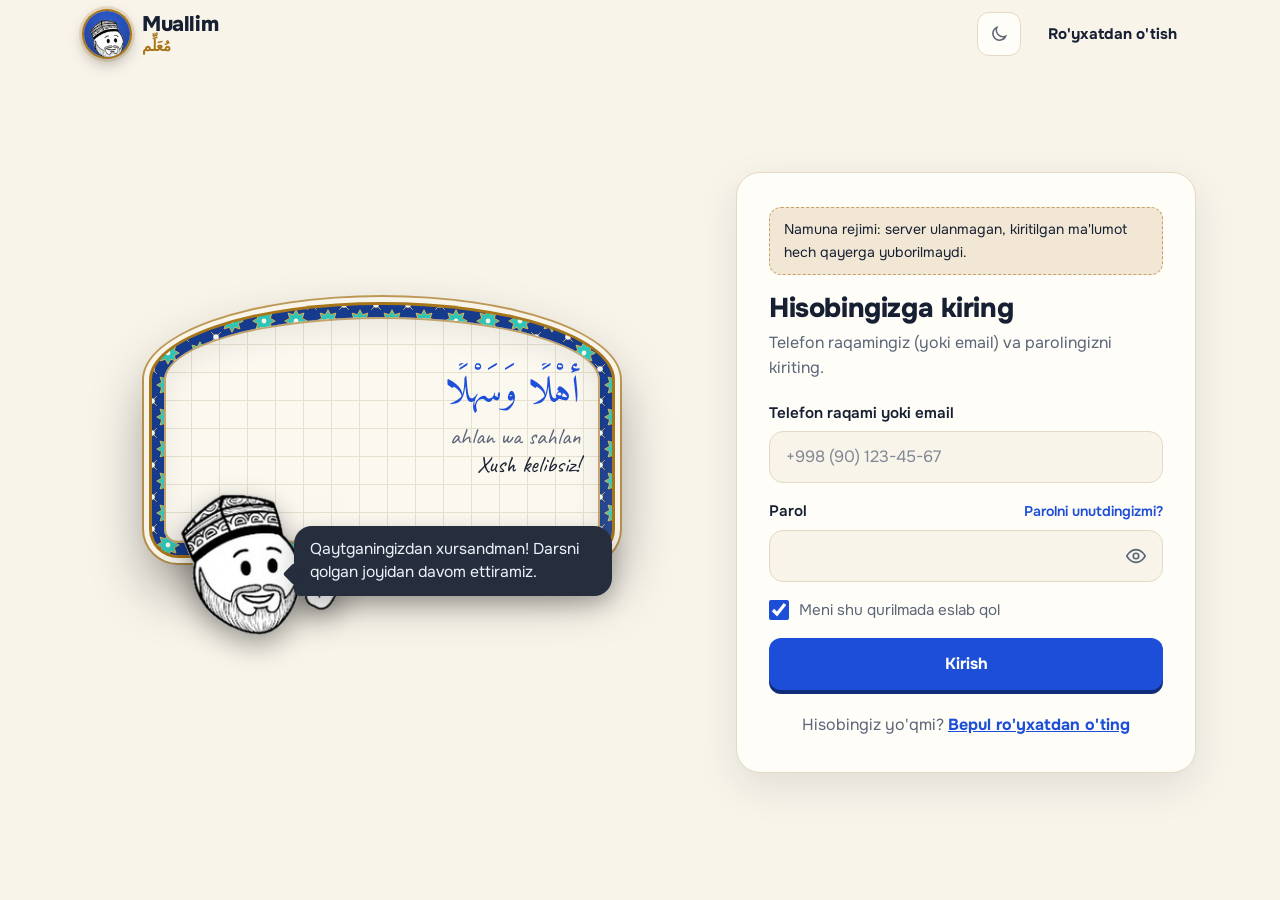
==== commit 08b2a07a: "Ustoz personaji, sharqona naqsh va boy animatsiyalar - Ustoz: berilgan rasmdan 9 qiyofa (shaffof fon" ====
--- a/login.html
+++ b/login.html
@@ -5,9 +5,9 @@
   <meta name="viewport" content="width=device-width, initial-scale=1, viewport-fit=cover">
   <title>Kirish — Muallim</title>
   <meta name="description" content="Muallim hisobingizga kiring va arab tili darslarini davom ettiring.">
-  <meta name="theme-color" content="#0b1324">
+  <meta name="theme-color" content="#0a1222">
   <meta name="robots" content="noindex">
-  <link rel="icon" href="assets/img/logo.svg" type="image/svg+xml">
+  <link rel="icon" href="assets/img/favicon-64.png" type="image/png">
   <link rel="apple-touch-icon" href="assets/img/apple-touch-icon.png">
   <link rel="manifest" href="site.webmanifest">
   <link rel="preconnect" href="https://fonts.googleapis.com">
@@ -27,8 +27,8 @@
   <header class="site-header">
     <div class="container header-inner">
       <a class="brand" href="index.html" aria-label="Muallim — bosh sahifa">
-        <img src="assets/img/logo.svg" alt="" width="36" height="36">
-        <span>Muallim</span>
+        <span class="brand-mark"><img src="assets/img/ustoz/logo.png" alt="" width="44" height="44"></span>
+        <span class="brand-word">Muallim<small lang="ar" dir="rtl">مُعَلِّم</small></span>
       </a>
       <div class="nav-actions">
         <button class="theme-toggle" type="button" aria-label="Yorug' yoki tungi rejim">
@@ -42,22 +42,15 @@
 
   <main class="auth-main container" id="main">
     <aside class="auth-side" aria-hidden="true">
-      <div class="board board-mini">
+      <div class="portal portal-mini">
+        <div class="board board-mini">
         <p class="board-ar" lang="ar" dir="rtl">أَهْلًا وَسَهْلًا</p>
         <p class="board-tl">ahlan wa sahlan</p>
         <p class="board-uz">Xush kelibsiz!</p>
       </div>
+      </div>
       <div class="ustoz-row">
-        <svg class="ustoz" viewBox="0 0 96 96"><g class="ustoz-head">
-          <circle cx="48" cy="50" r="38" fill="#f1f5f9" stroke="#1c2433" stroke-width="2.4"/>
-          <path d="M19 40c0-18 13-28 29-28s29 10 29 28z" fill="#1c2433"/>
-          <path d="M24 32h48M28 24h40M34 17h28" stroke="#f1f5f9" stroke-width="2" stroke-dasharray="4 3"/>
-          <path d="M19 40h58" stroke="#1c2433" stroke-width="3.5"/>
-          <g class="ustoz-eyes"><ellipse cx="36" cy="52" rx="3.8" ry="4.8" fill="#1c2433"/><ellipse cx="60" cy="52" rx="3.8" ry="4.8" fill="#1c2433"/></g>
-          <path d="M28 45q7-4 14 0M54 45q7-4 14 0" stroke="#1c2433" stroke-width="2.4" fill="none" stroke-linecap="round"/>
-          <path d="M20 58c1 18 12 29 28 29s27-11 28-29c-6 6-16 9-28 9s-22-3-28-9z" fill="#e2e8f0" stroke="#1c2433" stroke-width="2"/>
-          <path d="M32 61q16 8 32 0" stroke="#1c2433" stroke-width="2.4" fill="none" stroke-linecap="round"/>
-        </g></svg>
+        <img class="ustoz-img" id="auth-ustoz" data-mood="salom" src="assets/img/ustoz/salom.png" alt="" width="230" height="156">
         <p class="bubble" id="auth-bubble" aria-live="polite">Qaytganingizdan xursandman! Darsni qolgan joyidan davom ettiramiz.</p>
       </div>
     </aside>
--- a/assets/css/style.css
+++ b/assets/css/style.css
@@ -5,17 +5,24 @@
    ========================================================== */
 
 :root {
-  --bg: #0b1324;
-  --bg-2: #0f1b31;
-  --surface: #13213a;
-  --surface-2: #182a48;
-  --line: #22324f;
-  --text: #e6ecf7;
-  --muted: #9aa8bf;
+  --bg: #0a1222;
+  --bg-2: #0d1830;
+  --surface: #111f38;
+  --surface-2: #162a4a;
+  --line: #22365a;
+  --text: #eaf0fa;
+  --muted: #9fb0c9;
   --primary: #3b82f6;
   --primary-hover: #60a5fa;
-  --primary-soft: #172c52;
-  --gold: #f2b84b;
+  --primary-soft: #15294d;
+  --gold: #e3b04b;
+  --gold-2: #f6d27a;
+  --turq: #2ec4b6;
+  --lapis: #1e40af;
+  --naqsh-girih: url("data:image/svg+xml,%3Csvg xmlns='http://www.w3.org/2000/svg' width='48' height='48' viewBox='0 0 48 48'%3E%3Cg fill='none' stroke='%23e3b04b' stroke-width='1'%3E%3Cpolygon points='24,8 27.64,15.22 35.31,12.69 32.78,20.36 40,24 32.78,27.64 35.31,35.31 27.64,32.78 24,40 20.36,32.78 12.69,35.31 15.22,27.64 8,24 15.22,20.36 12.69,12.69 20.36,15.22'/%3E%3Cpath d='M24 0V8M24 40V48M0 24H8M40 24H48M0 0L12.7 12.7M48 0L35.3 12.7M0 48L12.7 35.3M48 48L35.3 35.3'/%3E%3Ccircle cx='24' cy='24' r='3'/%3E%3C/g%3E%3C/svg%3E");
+  --naqsh-tile: url("data:image/svg+xml,%3Csvg xmlns='http://www.w3.org/2000/svg' width='40' height='40' viewBox='0 0 40 40'%3E%3Crect width='40' height='40' fill='%23163b8c'/%3E%3Cpolygon points='20,6 23.25,12.15 29.9,10.1 27.85,16.75 34,20 27.85,23.25 29.9,29.9 23.25,27.85 20,34 16.75,27.85 10.1,29.9 12.15,23.25 6,20 12.15,16.75 10.1,10.1 16.75,12.15' fill='%232ec4b6' stroke='%23e3b04b' stroke-width='1.2'/%3E%3Ccircle cx='20' cy='20' r='3' fill='%23f8f4ea'/%3E%3Cpath d='M0 0L6 6M40 0L34 6M0 40L6 34M40 40L34 34' stroke='%23e3b04b' stroke-width='1.2'/%3E%3Ccircle cx='0' cy='0' r='3.5' fill='%23f8f4ea'/%3E%3Ccircle cx='40' cy='0' r='3.5' fill='%23f8f4ea'/%3E%3Ccircle cx='0' cy='40' r='3.5' fill='%23f8f4ea'/%3E%3Ccircle cx='40' cy='40' r='3.5' fill='%23f8f4ea'/%3E%3C/svg%3E");
+  --naqsh-band: url("data:image/svg+xml,%3Csvg xmlns='http://www.w3.org/2000/svg' width='32' height='16' viewBox='0 0 32 16'%3E%3Cg fill='none' stroke='%23e3b04b' stroke-width='1.2'%3E%3Cpath d='M0 8C8 0 8 16 16 8S24 0 32 8'/%3E%3Cpath d='M0 8C8 16 8 0 16 8S24 16 32 8' opacity='.55'/%3E%3C/g%3E%3Ccircle cx='16' cy='8' r='1.6' fill='%232ec4b6'/%3E%3C/svg%3E");
+  --star8: polygon(50% 0%, 64.16% 15.82%, 85.36% 14.64%, 84.18% 35.84%, 100% 50%, 84.18% 64.16%, 85.36% 85.36%, 64.16% 84.18%, 50% 100%, 35.84% 84.18%, 14.64% 85.36%, 15.82% 64.16%, 0% 50%, 15.82% 35.84%, 14.64% 14.64%, 35.84% 15.82%);
   --paper: #fbf8f0;
   --paper-grid: #e6e0cf;
   --chalk: #1e4fd8;
@@ -35,33 +42,39 @@
 
 @media (prefers-color-scheme: light) {
   :root:not([data-theme="dark"]) {
-    --bg: #f7f4ec;
-    --bg-2: #efe9db;
-    --surface: #ffffff;
-    --surface-2: #f6f3ea;
-    --line: #e2ddcf;
+    --bg: #f8f4ea;
+    --bg-2: #f0e8d6;
+    --surface: #fffdf8;
+    --surface-2: #f6efe0;
+    --line: #e4d9c2;
     --text: #172033;
     --muted: #5b6578;
-    --primary: #2563eb;
-    --primary-hover: #1d4ed8;
-    --primary-soft: #e6edff;
-    --gold: #b7791f;
+    --primary: #1d4ed8;
+    --primary-hover: #1e40af;
+    --primary-soft: #e3eaff;
+    --gold: #a8761a;
+    --gold-2: #c9952e;
+    --turq: #0f8f86;
+    --lapis: #1e3a8a;
     --shadow: 0 14px 40px rgba(23, 32, 51, .10);
     color-scheme: light;
   }
 }
 :root[data-theme="light"] {
-  --bg: #f7f4ec;
-  --bg-2: #efe9db;
-  --surface: #ffffff;
-  --surface-2: #f6f3ea;
-  --line: #e2ddcf;
+  --bg: #f8f4ea;
+  --bg-2: #f0e8d6;
+  --surface: #fffdf8;
+  --surface-2: #f6efe0;
+  --line: #e4d9c2;
   --text: #172033;
   --muted: #5b6578;
-  --primary: #2563eb;
-  --primary-hover: #1d4ed8;
-  --primary-soft: #e6edff;
-  --gold: #b7791f;
+  --primary: #1d4ed8;
+  --primary-hover: #1e40af;
+  --primary-soft: #e3eaff;
+  --gold: #a8761a;
+  --gold-2: #c9952e;
+  --turq: #0f8f86;
+  --lapis: #1e3a8a;
   --shadow: 0 14px 40px rgba(23, 32, 51, .10);
   color-scheme: light;
 }
@@ -734,6 +747,258 @@
   to { transform: translate(var(--x), 520px) rotate(var(--r)); opacity: 0; }
 }
 
+/* ==========================================================
+   SHARQONA QATLAM: brend, naqshlar, ustoz, peshtoq va animatsiyalar
+   ========================================================== */
+
+/* ---- Brend: ustoz belgisi + yozuv ---- */
+.brand { gap: 12px; }
+.brand-mark {
+  position: relative; flex: none; width: 46px; height: 46px; border-radius: 50%;
+  display: grid; place-items: center; overflow: hidden;
+  background: radial-gradient(circle at 50% 30%, #2f5fd6, var(--lapis));
+  box-shadow: 0 0 0 2px var(--gold), 0 0 0 5px color-mix(in srgb, var(--gold) 18%, transparent), 0 6px 16px rgba(0, 0, 0, .3);
+  animation: mark-in 1s .1s cubic-bezier(.3, 1.5, .5, 1) both;
+}
+.brand-mark img { width: 42px; height: 42px; margin-top: 8px; transition: transform .45s cubic-bezier(.3, 1.6, .5, 1); }
+.brand:hover .brand-mark img { transform: rotate(-10deg) scale(1.08); }
+.brand-word { display: grid; line-height: 1; font-size: 1.32rem; }
+.brand-word small { font-family: var(--font-ar); font-size: .95rem; font-weight: 700; color: var(--gold); margin-top: 3px; text-align: left; }
+@keyframes mark-in { from { transform: rotateY(180deg) scale(.4); opacity: 0; } }
+
+/* ---- Sakkiz qirrali yulduz ---- */
+.star8 { display: inline-block; width: 12px; height: 12px; background: currentColor; clip-path: var(--star8); vertical-align: -1px; margin-right: 8px; animation: spin 10s linear infinite; }
+@keyframes spin { to { transform: rotate(360deg); } }
+.eyebrow {
+  background: color-mix(in srgb, var(--gold) 12%, transparent);
+  color: var(--gold-2);
+  box-shadow: inset 0 0 0 1px color-mix(in srgb, var(--gold) 45%, transparent);
+}
+:root[data-theme="light"] .eyebrow { color: var(--gold); }
+@media (prefers-color-scheme: light) { :root:not([data-theme="dark"]) .eyebrow { color: var(--gold); } }
+
+/* ---- Naqshli ajratgich: chiziq — yulduz — chiziq ---- */
+.naqsh-divider { display: flex; align-items: center; justify-content: center; gap: 10px; max-width: 260px; margin: 6px auto 16px; color: var(--gold); }
+.naqsh-divider span { flex: 1; height: 2px; border-radius: 2px; background: linear-gradient(90deg, transparent, var(--gold)); transform-origin: right; transition: transform 1s .25s cubic-bezier(.2, .8, .2, 1); }
+.naqsh-divider span:last-child { background: linear-gradient(270deg, transparent, var(--gold)); transform-origin: left; }
+.naqsh-divider .star8 { width: 16px; height: 16px; margin: 0; }
+.js .will-reveal:not(.in) .naqsh-divider span { transform: scaleX(0); }
+
+/* ---- Hoshiya (bordyur tasmasi) ---- */
+.hoshiya { height: 16px; background-image: var(--naqsh-band); background-size: 32px 16px; opacity: .75; animation: band-move 24s linear infinite; }
+@keyframes band-move { to { background-position: 320px 0; } }
+.hero .hoshiya { position: absolute; left: 0; right: 0; bottom: 0; }
+
+/* ---- Hero foni: girih panjarasi + yaltirash ---- */
+.hero { padding-bottom: 88px; }
+.hero-girih {
+  position: absolute; inset: 0; pointer-events: none;
+  background-image: var(--naqsh-girih); background-size: 56px 56px;
+  opacity: .08;
+  -webkit-mask-image: radial-gradient(ellipse 70% 80% at 72% 40%, #000 10%, transparent 75%);
+          mask-image: radial-gradient(ellipse 70% 80% at 72% 40%, #000 10%, transparent 75%);
+}
+.hero-girih--shine {
+  opacity: .5;
+  -webkit-mask-image: linear-gradient(115deg, transparent 42%, #000 50%, transparent 58%);
+          mask-image: linear-gradient(115deg, transparent 42%, #000 50%, transparent 58%);
+  -webkit-mask-size: 300% 100%; mask-size: 300% 100%;
+  animation: girih-shine 9s ease-in-out infinite;
+}
+@keyframes girih-shine { 0% { -webkit-mask-position: 110% 0; mask-position: 110% 0; } 60%, 100% { -webkit-mask-position: -10% 0; mask-position: -10% 0; } }
+.letters span { color: var(--gold); }
+@keyframes float {
+  0% { transform: translateY(0) rotate(-8deg); opacity: 0; }
+  10% { opacity: .16; }
+  90% { opacity: .16; }
+  100% { transform: translateY(-720px) rotate(8deg); opacity: 0; }
+}
+
+/* Sarlavhadagi urg'u: tilla, yaltiraydi */
+.hero h1 .hl {
+  background: linear-gradient(90deg, var(--gold), var(--gold-2), var(--gold));
+  background-size: 200% 100%;
+  -webkit-background-clip: text; background-clip: text; color: transparent;
+  animation: hl-shine 5s linear infinite;
+}
+.hero h1 .hl::after { background: var(--gold); opacity: .45; }
+@keyframes hl-shine { to { background-position: -200% 0; } }
+
+/* ---- Sahna: rozetka, peshtoq, doska, ustoz ---- */
+.hero-stage { padding-top: 26px; animation: none; }
+.stage-rosette { position: absolute; z-index: 0; width: 120%; left: -10%; top: -14%; aspect-ratio: 1; pointer-events: none; opacity: .5; }
+.rosette { width: 100%; height: 100%; overflow: visible; }
+.rosette * { fill: none; stroke: var(--gold); stroke-width: 1; vector-effect: non-scaling-stroke; }
+.rosette .d { stroke-dasharray: 1; animation: ros-draw 2.6s cubic-bezier(.4, .1, .2, 1) both; }
+.rosette .d2 { stroke-dasharray: .004 .008; animation: none; opacity: .7; }
+.rosette .d3 { animation-delay: .6s; }
+.rosette .d4 { animation-delay: 1s; }
+.rosette .ros-petals { transform-box: view-box; transform-origin: 50% 50%; animation: petals 1.6s .5s cubic-bezier(.3, 1.3, .5, 1) both; }
+.rosette .ros-leaves use { fill: color-mix(in srgb, var(--gold) 22%, transparent); }
+.rosette .ros-leaves { transform-box: view-box; transform-origin: 50% 50%; animation: petals 1.4s 1.1s cubic-bezier(.3, 1.3, .5, 1) both; }
+.rosette .ros-spin { transform-box: view-box; transform-origin: 50% 50%; animation: spin 140s linear infinite; }
+@keyframes ros-draw { from { stroke-dashoffset: 1; } to { stroke-dashoffset: 0; } }
+@keyframes petals { from { transform: scale(.2) rotate(-60deg); opacity: 0; } }
+
+.portal {
+  position: relative; z-index: 1;
+  padding: 16px;
+  border-radius: 50% 50% 26px 26px / 30% 30% 26px 26px;
+  background-color: #163b8c;
+  background-image: var(--naqsh-tile); background-size: 32px 32px;
+  box-shadow: 0 0 0 3px var(--gold), 0 0 0 8px var(--bg), 0 0 0 10px color-mix(in srgb, var(--gold) 70%, transparent), 0 30px 60px rgba(0, 0, 0, .45);
+  animation: portal-in 1.2s .15s cubic-bezier(.2, .8, .2, 1) backwards; /* tugagach kesish olib tashlanadi — soya to'liq ko'rinadi */
+}
+.portal::before {
+  content: ""; position: absolute; inset: 0; border-radius: inherit; pointer-events: none;
+  background: linear-gradient(110deg, transparent 38%, rgba(255, 240, 200, .28) 50%, transparent 62%);
+  background-size: 260% 100%;
+  animation: sheen 7s 1.5s ease-in-out infinite;
+}
+@keyframes portal-in { from { clip-path: inset(100% -40px -40px -40px); } to { clip-path: inset(-40px -40px -40px -40px); } }
+@keyframes sheen { 0% { background-position: 120% 0; } 45%, 100% { background-position: -40% 0; } }
+.portal .board {
+  position: relative; z-index: 1;
+  border-radius: 50% 50% 14px 14px / 28% 28% 14px 14px;
+  padding: 64px 26px 28px;
+  box-shadow: inset 0 0 0 2px color-mix(in srgb, var(--gold) 60%, transparent), inset 0 10px 30px rgba(0, 0, 0, .08);
+}
+.portal .board-label { text-align: center; color: var(--chalk); }
+
+.ustoz-img { display: block; height: auto; user-select: none; -webkit-user-drag: none; filter: drop-shadow(0 10px 14px rgba(0, 0, 0, .35)); }
+.hero .ustoz-row { position: relative; z-index: 2; margin: -88px 0 0 -46px; align-items: flex-end; gap: 0; }
+.hero .ustoz-img { width: 250px; flex: none; margin-right: -64px; }
+.ustoz-enter { animation: ustoz-in 1.1s .9s cubic-bezier(.3, 1.5, .5, 1) both; }
+.ustoz-img.is-bob { animation: bob 4.5s ease-in-out infinite; }
+@keyframes ustoz-in { from { transform: translateY(60px) scale(.5) rotate(-14deg); opacity: 0; } }
+@keyframes bob { 50% { transform: translateY(-6px) rotate(-1.5deg); } }
+.hero .bubble { margin: 0 0 54px; animation-delay: 1.5s; }
+.bubble::before {
+  content: ""; position: absolute; left: -8px; bottom: 14px; width: 16px; height: 16px;
+  background: inherit; transform: rotate(45deg); border-radius: 3px;
+}
+.bubble .caret { display: inline-block; width: 2px; height: 1em; margin-left: 2px; background: var(--gold-2); vertical-align: -2px; animation: caret .8s steps(1) infinite; }
+@keyframes caret { 50% { opacity: 0; } }
+@media (max-width: 520px) {
+  .hero .ustoz-row { margin: -64px 0 0 -14px; }
+  .hero .ustoz-img { width: 190px; margin-right: -54px; }
+  .hero .bubble { margin-bottom: 40px; font-size: .92rem; }
+  .portal .board { padding: 48px 18px 22px; }
+}
+
+/* ---- Tugmalar: yaltirash ---- */
+.btn-shine { position: relative; overflow: hidden; isolation: isolate; }
+.btn-shine::after {
+  content: ""; position: absolute; inset: -2px; z-index: -1; pointer-events: none;
+  background: linear-gradient(110deg, transparent 30%, rgba(255, 255, 255, .45) 50%, transparent 70%);
+  background-size: 250% 100%; background-position: 130% 0;
+  animation: btn-shine 5s 2s ease-in-out infinite;
+}
+.btn-shine:hover::after { animation-duration: 1.2s; animation-delay: 0s; }
+@keyframes btn-shine { 0% { background-position: 130% 0; } 30%, 100% { background-position: -30% 0; } }
+
+/* ---- Bo'limlar ---- */
+.section { position: relative; }
+.section-alt { background-color: var(--bg-2); }
+.section-alt::before {
+  content: ""; position: absolute; inset: 0; pointer-events: none;
+  background-image: var(--naqsh-girih); background-size: 64px 64px; opacity: .035;
+}
+.section > .container { position: relative; }
+.section-head h2 { margin-bottom: 4px; }
+
+/* Imkoniyat kartalari: burchak naqshi, yulduz belgi, 3D egilish */
+.feature { position: relative; overflow: hidden; transform-style: preserve-3d; }
+.feature::before {
+  content: ""; position: absolute; right: -30px; bottom: -30px; width: 150px; height: 150px; pointer-events: none;
+  background-image: var(--naqsh-girih); background-size: 38px 38px; opacity: .12;
+  -webkit-mask-image: radial-gradient(circle at 100% 100%, #000 20%, transparent 70%);
+          mask-image: radial-gradient(circle at 100% 100%, #000 20%, transparent 70%);
+  transition: opacity .4s, transform .8s;
+}
+.feature:hover::before { opacity: .3; transform: rotate(45deg) scale(1.15); }
+.feature:hover { border-color: color-mix(in srgb, var(--gold) 55%, var(--line)); }
+.feature-icon {
+  width: 60px; height: 60px; border-radius: 0; clip-path: var(--star8);
+  background: linear-gradient(135deg, var(--turq), var(--lapis)); color: #fff;
+  transition: transform .7s cubic-bezier(.3, 1.4, .5, 1);
+}
+.feature-icon svg { transition: transform .7s cubic-bezier(.3, 1.4, .5, 1); }
+.feature:hover .feature-icon { transform: rotate(45deg); }
+.feature:hover .feature-icon svg { transform: rotate(-45deg); }
+.tilt { will-change: transform; }
+
+/* Yo'l: yulduzli raqamlar */
+.path::before { background: linear-gradient(var(--gold), var(--turq)); }
+.path-num {
+  width: 52px; height: 52px; margin-left: -22px; border-radius: 0; box-shadow: none;
+  clip-path: var(--star8);
+  background: linear-gradient(135deg, var(--gold-2), var(--gold)); color: #241a06;
+}
+.js .will-reveal.in .path-num { animation: star-pop .9s .15s cubic-bezier(.3, 1.6, .5, 1) both; }
+@keyframes star-pop { from { transform: rotate(-135deg) scale(.3); } }
+.audience { position: relative; overflow: hidden; }
+.audience::after {
+  content: ""; position: absolute; top: 14px; right: 14px; width: 18px; height: 18px;
+  background: var(--gold); clip-path: var(--star8); opacity: .7;
+}
+
+/* Kino-dars: koshinli ramka */
+.kino-frame {
+  padding: 12px; border-radius: 34px;
+  background-color: #163b8c; background-image: var(--naqsh-tile); background-size: 28px 28px;
+  box-shadow: 0 0 0 2px var(--gold), var(--shadow);
+}
+.kino-frame .kino-screen { box-shadow: 0 0 0 2px color-mix(in srgb, var(--gold) 70%, transparent); }
+.ustoz-img.ustoz-sm { width: 150px; margin: 0 -40px -6px -18px; flex: none; }
+
+/* Savollar: o'ylayotgan ustoz */
+.faq-head { position: relative; }
+.faq-ustoz { width: 200px; margin: -20px auto -6px; animation: bob 5s ease-in-out infinite; }
+
+/* CTA: lojuvard koshin, rozetka, kulayotgan ustoz */
+.cta-inner {
+  position: relative; overflow: hidden; isolation: isolate;
+  background: linear-gradient(135deg, #1e4fd8, #0f2a6b);
+  box-shadow: 0 0 0 2px var(--gold), 0 24px 50px rgba(0, 0, 0, .35);
+}
+.cta-inner::before {
+  content: ""; position: absolute; inset: 0; z-index: -1;
+  background-image: var(--naqsh-girih); background-size: 48px 48px; opacity: .14;
+}
+.cta-rosette { position: absolute; z-index: -1; width: 380px; right: -110px; top: -120px; opacity: .45; pointer-events: none; }
+.cta-rosette .rosette * { stroke: #f6d27a; }
+.cta-ustoz { width: 190px; flex: none; margin: -10px -40px -36px -20px; animation: bob 4s ease-in-out infinite; }
+.cta-ar { color: #f6d27a; }
+
+/* Footer */
+.site-footer { padding-top: 0; }
+.site-footer .hoshiya { margin-bottom: 48px; }
+.site-footer .brand-word { color: #fff; }
+
+/* Aylantirish ko'rsatkichi (tilla chiziq) */
+.scroll-progress {
+  position: fixed; top: 0; left: 0; right: 0; height: 3px; z-index: 60; pointer-events: none;
+  background: linear-gradient(90deg, var(--turq), var(--gold));
+  transform-origin: left; transform: scaleX(0);
+}
+
+/* Paydo bo'lish: biroz 3D */
+.js .reveal.will-reveal { transform: translateY(26px) rotateX(8deg); transform-origin: 50% 100%; }
+
+/* Kirish sahifalari: peshtoqdagi doska va rasmdagi ustoz */
+.portal-mini { padding: 12px; animation-delay: 0s; }
+.portal-mini .board { padding: 46px 20px 64px; text-align: right; }
+.auth-side .ustoz-row { position: relative; z-index: 2; display: flex; align-items: flex-end; margin: -64px 0 0 -30px; }
+.auth-side .ustoz-img { width: 220px; flex: none; margin-right: -58px; animation: ustoz-in 1s .5s cubic-bezier(.3, 1.5, .5, 1) both; }
+.auth-side .bubble { margin-bottom: 44px; }
+@media (max-width: 899px) {
+  .portal-mini .board { padding: 34px 16px 52px; }
+  .auth-side .ustoz-row { margin: -46px 0 0 -12px; }
+  .auth-side .ustoz-img { width: 160px; margin-right: -46px; }
+  .auth-side .bubble { margin-bottom: 30px; font-size: .92rem; }
+}
+
 /* ---------- Harakatni kamaytirish ---------- */
 @media (prefers-reduced-motion: reduce) {
   html { scroll-behavior: auto; }
@@ -741,5 +1006,7 @@
   .letters { display: none; }
   .chalk-line path { stroke-dashoffset: 0; }
   .js .reveal.will-reveal { opacity: 1; transform: none; }
+  .js .will-reveal:not(.in) .naqsh-divider span { transform: none; }
+  .hero-girih--shine, .scroll-progress { display: none; }
   .done-badge svg { stroke-dashoffset: 0; }
 }
